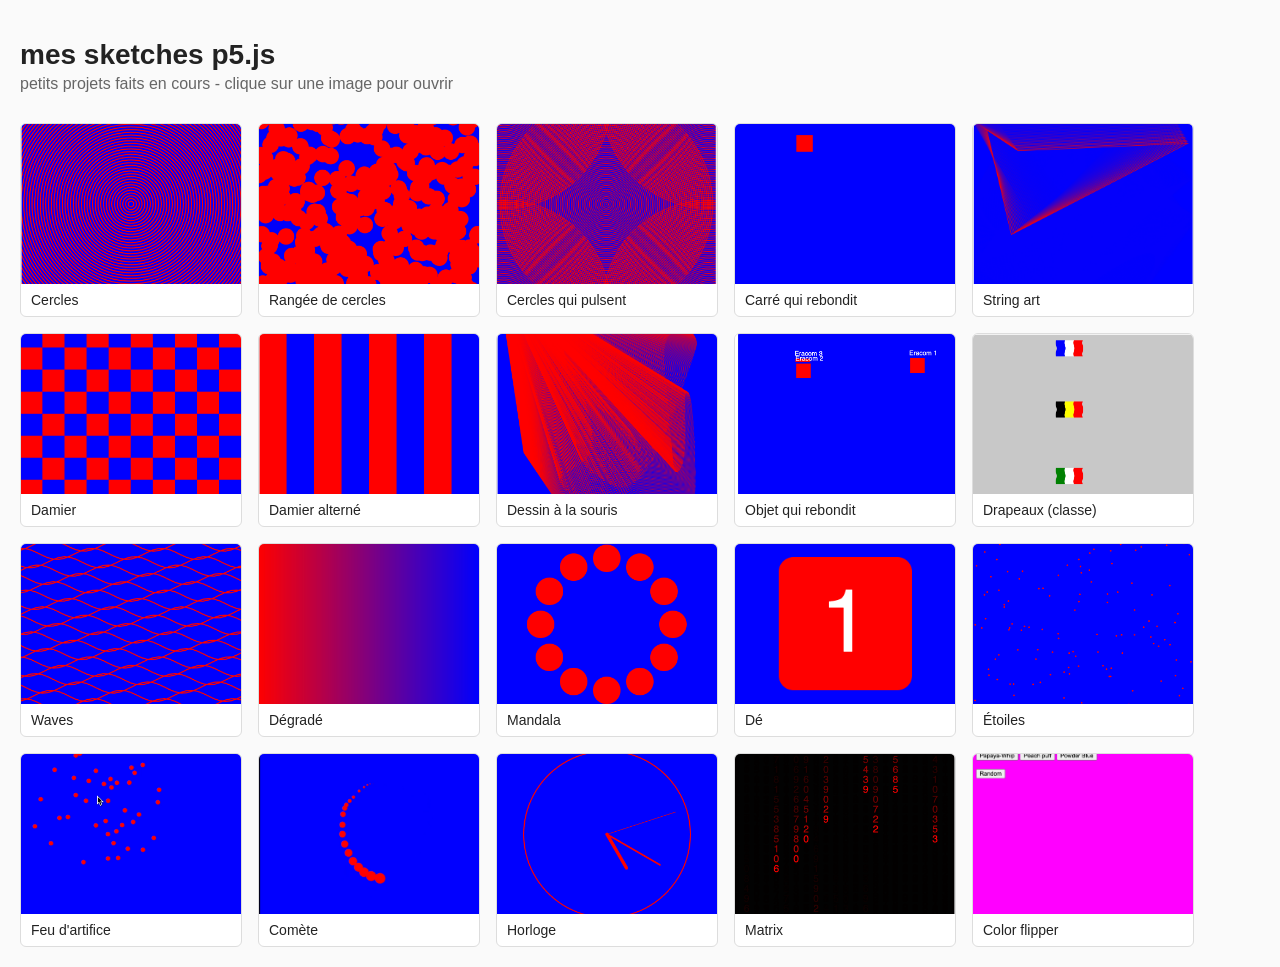
==== index.html @ fbb1d9f0 "mes sketches p5.js" ====
<!DOCTYPE html>
<html lang="fr">
<head>
<meta charset="utf-8">
<title>mes sketches p5.js</title>
<style>
body { font-family: Arial, Helvetica, sans-serif; background: #fafafa; color: #222; margin: 0; padding: 20px; }
h1 { font-size: 28px; margin-bottom: 4px; }
.intro { color: #666; margin-top: 0; margin-bottom: 30px; }
.gallery { display: flex; flex-wrap: wrap; gap: 16px; }
.item { width: 220px; border: 1px solid #ddd; background: white; border-radius: 6px; overflow: hidden; text-decoration: none; color: #222; }
.item img { width: 220px; height: 160px; object-fit: cover; display: block; background: #eee; font-size: 12px; color: #999; text-align: center; line-height: 160px; }
.item span { display: block; padding: 8px 10px; font-size: 14px; }
.item:hover { border-color: #888; }
#lightbox { display: none; position: fixed; top: 0; left: 0; width: 100%; height: 100%; background: rgba(0,0,0,0.8); }
#lightbox iframe { position: absolute; top: 5%; left: 5%; width: 90%; height: 90%; border: none; background: white; }
.close { position: absolute; top: 15px; right: 25px; color: white; font-size: 34px; cursor: pointer; }
</style>
</head>
<body>

<h1>mes sketches p5.js</h1>
<p class="intro">petits projets faits en cours - clique sur une image pour ouvrir</p>

<div class="gallery">

  <a class="item" href="sketches/circles/index.html"><img src="images/circles.png" alt="Cercles"><span>Cercles</span></a>
  <a class="item" href="sketches/circles-row/index.html"><img src="images/circles-row.png" alt="Rangée de cercles"><span>Rangée de cercles</span></a>
  <a class="item" href="sketches/circles-pulse/index.html"><img src="images/circles-pulse.png" alt="Cercles qui pulsent"><span>Cercles qui pulsent</span></a>
  <a class="item" href="sketches/bounce-square/index.html"><img src="images/bounce-square.png" alt="Carré qui rebondit"><span>Carré qui rebondit</span></a>
  <a class="item" href="sketches/dvd-logo/index.html"><img src="images/dvd-logo.png" alt="String art"><span>String art</span></a>
  <a class="item" href="sketches/checkerboard/index.html"><img src="images/checkerboard.png" alt="Damier"><span>Damier</span></a>
  <a class="item" href="sketches/checkerboard-flip/index.html"><img src="images/checkerboard-flip.png" alt="Damier alterné"><span>Damier alterné</span></a>
  <a class="item" href="sketches/mouse-draw/index.html"><img src="images/mouse-draw.png" alt="Dessin à la souris"><span>Dessin à la souris</span></a>
  <a class="item" href="sketches/bouncy-object-2/index.html"><img src="images/bouncy-object-2.png" alt="Objet qui rebondit"><span>Objet qui rebondit</span></a>
  <a class="item" href="sketches/class-flags/index.html"><img src="images/class-flags.png" alt="Drapeaux"><span>Drapeaux (classe)</span></a>
  <a class="item" href="sketches/waves/index.html"><img src="images/waves.png" alt="Waves"><span>Waves</span></a>
  <a class="item" href="sketches/degrade/index.html"><img src="images/degrade.png" alt="Dégradé"><span>Dégradé</span></a>
  <a class="item" href="sketches/mandala/index.html"><img src="images/mandala.png" alt="Mandala"><span>Mandala</span></a>
  <a class="item" href="sketches/de/index.html"><img src="images/de.png" alt="Dé"><span>Dé</span></a>
  <a class="item" href="sketches/etoiles/index.html"><img src="images/etoiles.png" alt="Étoiles"><span>Étoiles</span></a>
  <a class="item" href="sketches/feu-artifice/index.html"><img src="images/feu-artifice.png" alt="Feu d'artifice"><span>Feu d'artifice</span></a>
  <a class="item" href="sketches/comete/index.html"><img src="images/comete.png" alt="Comète"><span>Comète</span></a>
  <a class="item" href="sketches/horloge/index.html"><img src="images/horloge.png" alt="Horloge"><span>Horloge</span></a>
  <a class="item" href="sketches/matrix/index.html"><img src="images/matrix.png" alt="Matrix"><span>Matrix</span></a>

  <a class="item" href="sketches/color-flipper/index.html"><img src="images/color-flipper.png" alt="Color flipper"><span>Color flipper</span></a>

</div>

<div id="lightbox">
  <span class="close">&times;</span>
  <iframe id="frame" src=""></iframe>
</div>

<script>
var items = document.querySelectorAll(".item");
var lightbox = document.getElementById("lightbox");
var frame = document.getElementById("frame");
for (var i = 0; i < items.length; i++) {
  items[i].onclick = function(e) { e.preventDefault(); frame.src = this.href; lightbox.style.display = "block"; }
}
document.querySelector(".close").onclick = function() { lightbox.style.display = "none"; frame.src = ""; }
lightbox.onclick = function(e) { if (e.target == lightbox) { lightbox.style.display = "none"; frame.src = ""; } }
</script>

</body>
</html>
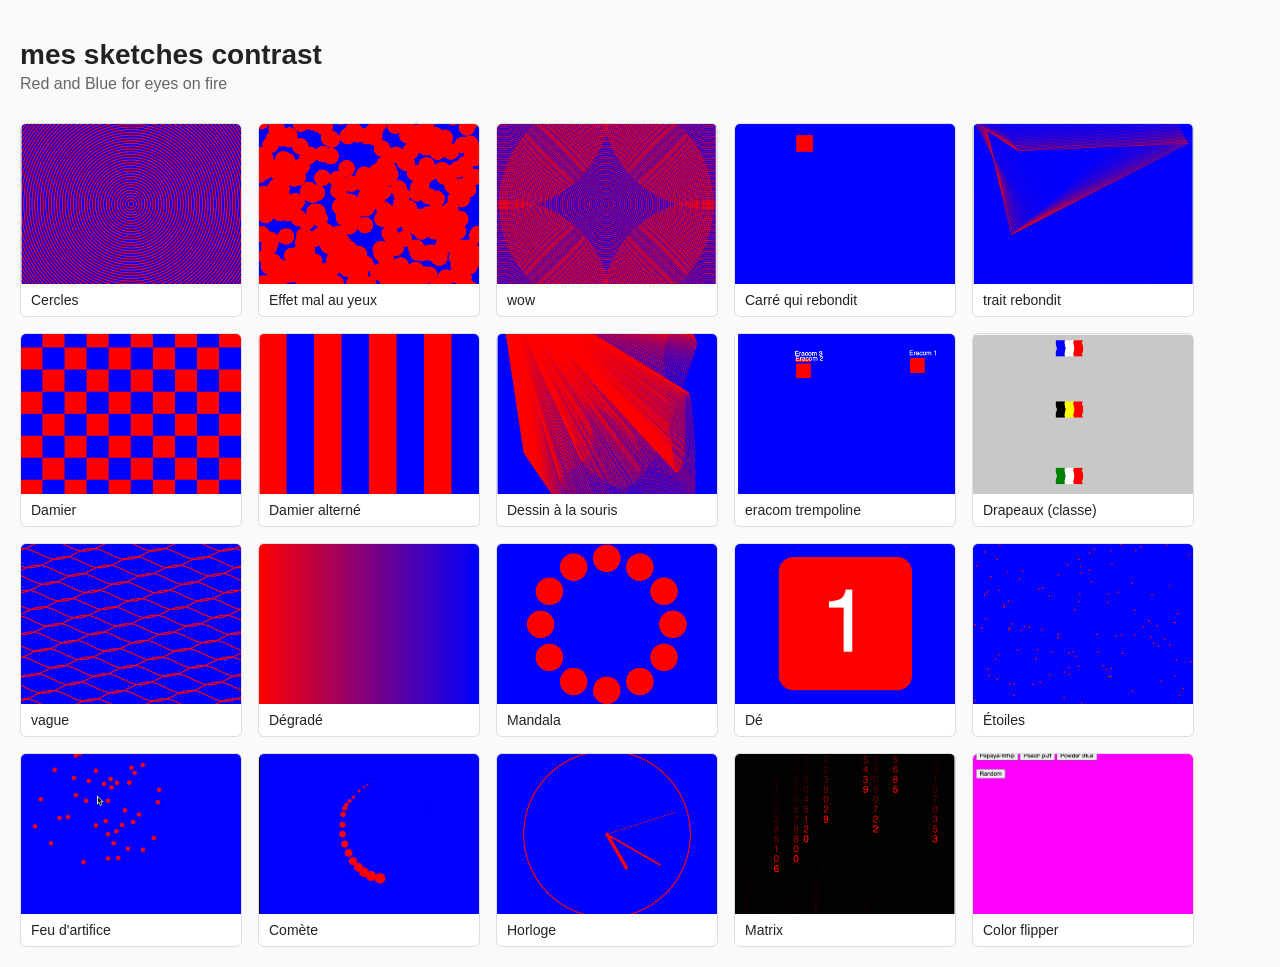
==== commit ad8d4975: "suuuuu" ====
--- a/index.html
+++ b/index.html
@@ -3,38 +3,114 @@
 <head>
 <meta charset="utf-8">
 <title>mes sketches p5.js</title>
+
 <style>
-body { font-family: Arial, Helvetica, sans-serif; background: #fafafa; color: #222; margin: 0; padding: 20px; }
-h1 { font-size: 28px; margin-bottom: 4px; }
-.intro { color: #666; margin-top: 0; margin-bottom: 30px; }
-.gallery { display: flex; flex-wrap: wrap; gap: 16px; }
-.item { width: 220px; border: 1px solid #ddd; background: white; border-radius: 6px; overflow: hidden; text-decoration: none; color: #222; }
-.item img { width: 220px; height: 160px; object-fit: cover; display: block; background: #eee; font-size: 12px; color: #999; text-align: center; line-height: 160px; }
-.item span { display: block; padding: 8px 10px; font-size: 14px; }
-.item:hover { border-color: #888; }
-#lightbox { display: none; position: fixed; top: 0; left: 0; width: 100%; height: 100%; background: rgba(0,0,0,0.8); }
-#lightbox iframe { position: absolute; top: 5%; left: 5%; width: 90%; height: 90%; border: none; background: white; }
-.close { position: absolute; top: 15px; right: 25px; color: white; font-size: 34px; cursor: pointer; }
+
+body {
+  font-family: Arial, Helvetica, sans-serif;
+  background: #fafafa;
+  color: #222;
+  margin: 0;
+  padding: 20px;
+}
+
+h1 {
+  font-size: 28px;
+  margin-bottom: 4px;
+}
+
+.intro {
+  color: #666;
+  margin-top: 0;
+  margin-bottom: 30px;
+}
+
+
+/* galerie */
+
+.gallery {
+  display: flex;
+  flex-wrap: wrap;
+  gap: 16px;
+}
+
+.item {
+  width: 220px;
+  background: white;
+  border: 1px solid #ddd;
+  border-radius: 6px;
+  overflow: hidden;
+  text-decoration: none;
+  color: #222;
+}
+
+.item img {
+  width: 220px;
+  height: 160px;
+  object-fit: cover;
+  display: block;
+  background: #eee;
+}
+
+.item span {
+  display: block;
+  padding: 8px 10px;
+  font-size: 14px;
+}
+
+
+/* fenetre */
+
+#lightbox {
+  display: none;
+  position: fixed;
+  top: 0;
+  left: 0;
+  width: 100%;
+  height: 100%;
+  background: rgba(0, 0, 0, 0.8);
+}
+
+#lightbox iframe {
+  position: absolute;
+  top: 5%;
+  left: 5%;
+  width: 90%;
+  height: 90%;
+  border: none;
+  background: white;
+}
+
+.close {
+  position: absolute;
+  top: 15px;
+  right: 25px;
+  color: white;
+  font-size: 34px;
+  cursor: pointer;
+}
+
 </style>
 </head>
+
 <body>
 
-<h1>mes sketches p5.js</h1>
-<p class="intro">petits projets faits en cours - clique sur une image pour ouvrir</p>
+<h1>mes sketches contrast</h1>
+<p class="intro">Red and Blue for eyes on fire</p>
 
 <div class="gallery">
 
   <a class="item" href="sketches/circles/index.html"><img src="images/circles.png" alt="Cercles"><span>Cercles</span></a>
-  <a class="item" href="sketches/circles-row/index.html"><img src="images/circles-row.png" alt="Rangée de cercles"><span>Rangée de cercles</span></a>
-  <a class="item" href="sketches/circles-pulse/index.html"><img src="images/circles-pulse.png" alt="Cercles qui pulsent"><span>Cercles qui pulsent</span></a>
+  <a class="item" href="sketches/circles-row/index.html"><img src="images/circles-row.png" alt="Effet mal au yeux"><span>Effet mal au yeux</span></a>
+  <a class="item" href="sketches/circles-pulse/index.html"><img src="images/circles-pulse.png" alt="wow"><span>wow</span></a>
   <a class="item" href="sketches/bounce-square/index.html"><img src="images/bounce-square.png" alt="Carré qui rebondit"><span>Carré qui rebondit</span></a>
-  <a class="item" href="sketches/dvd-logo/index.html"><img src="images/dvd-logo.png" alt="String art"><span>String art</span></a>
+  <a class="item" href="sketches/dvd-logo/index.html"><img src="images/dvd-logo.png" alt="trait rebondit"><span>trait rebondit</span></a>
   <a class="item" href="sketches/checkerboard/index.html"><img src="images/checkerboard.png" alt="Damier"><span>Damier</span></a>
   <a class="item" href="sketches/checkerboard-flip/index.html"><img src="images/checkerboard-flip.png" alt="Damier alterné"><span>Damier alterné</span></a>
   <a class="item" href="sketches/mouse-draw/index.html"><img src="images/mouse-draw.png" alt="Dessin à la souris"><span>Dessin à la souris</span></a>
-  <a class="item" href="sketches/bouncy-object-2/index.html"><img src="images/bouncy-object-2.png" alt="Objet qui rebondit"><span>Objet qui rebondit</span></a>
+  <a class="item" href="sketches/bouncy-object-2/index.html"><img src="images/bouncy-object-2.png" alt="eracom trempoline"><span>eracom trempoline</span></a>
   <a class="item" href="sketches/class-flags/index.html"><img src="images/class-flags.png" alt="Drapeaux"><span>Drapeaux (classe)</span></a>
-  <a class="item" href="sketches/waves/index.html"><img src="images/waves.png" alt="Waves"><span>Waves</span></a>
+  <a class="item" href="sketches/waves/index.html"><img src="images/waves.png" alt="vague"><span>vague</span></a>
   <a class="item" href="sketches/degrade/index.html"><img src="images/degrade.png" alt="Dégradé"><span>Dégradé</span></a>
   <a class="item" href="sketches/mandala/index.html"><img src="images/mandala.png" alt="Mandala"><span>Mandala</span></a>
   <a class="item" href="sketches/de/index.html"><img src="images/de.png" alt="Dé"><span>Dé</span></a>
@@ -43,7 +119,6 @@
   <a class="item" href="sketches/comete/index.html"><img src="images/comete.png" alt="Comète"><span>Comète</span></a>
   <a class="item" href="sketches/horloge/index.html"><img src="images/horloge.png" alt="Horloge"><span>Horloge</span></a>
   <a class="item" href="sketches/matrix/index.html"><img src="images/matrix.png" alt="Matrix"><span>Matrix</span></a>
-
   <a class="item" href="sketches/color-flipper/index.html"><img src="images/color-flipper.png" alt="Color flipper"><span>Color flipper</span></a>
 
 </div>
@@ -54,14 +129,32 @@
 </div>
 
 <script>
+
+// clic
 var items = document.querySelectorAll(".item");
 var lightbox = document.getElementById("lightbox");
 var frame = document.getElementById("frame");
+
 for (var i = 0; i < items.length; i++) {
-  items[i].onclick = function(e) { e.preventDefault(); frame.src = this.href; lightbox.style.display = "block"; }
+  items[i].onclick = function(e) {
+    e.preventDefault();
+    frame.src = this.href;
+    lightbox.style.display = "block";
+  }
 }
-document.querySelector(".close").onclick = function() { lightbox.style.display = "none"; frame.src = ""; }
-lightbox.onclick = function(e) { if (e.target == lightbox) { lightbox.style.display = "none"; frame.src = ""; } }
+
+document.querySelector(".close").onclick = function() {
+  lightbox.style.display = "none";
+  frame.src = "";
+}
+
+lightbox.onclick = function(e) {
+  if (e.target == lightbox) {
+    lightbox.style.display = "none";
+    frame.src = "";
+  }
+}
+
 </script>
 
 </body>
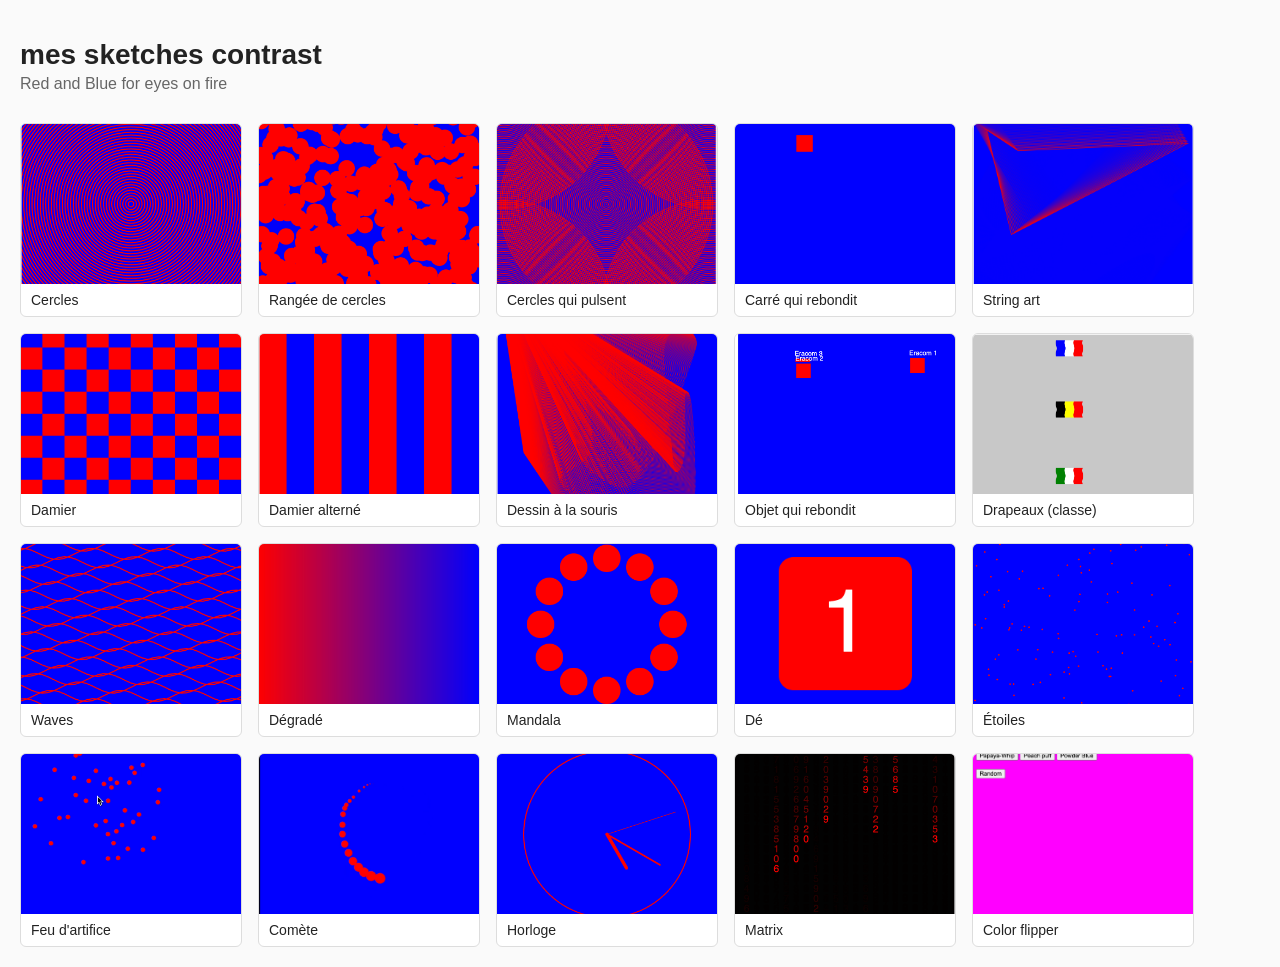
==== commit 29ee100e: "suuuuu" ====
--- a/index.html
+++ b/index.html
@@ -14,13 +14,15 @@
   padding: 20px;
 }
 
+
+
 h1 {
   font-size: 28px;
   margin-bottom: 4px;
 }
 
 .intro {
-  color: #666;
+color: #666;
   margin-top: 0;
   margin-bottom: 30px;
 }
@@ -30,18 +32,22 @@
 
 .gallery {
   display: flex;
-  flex-wrap: wrap;
-  gap: 16px;
+flex-wrap: wrap;
+gap: 16px;
 }
 
 .item {
   width: 220px;
   background: white;
   border: 1px solid #ddd;
-  border-radius: 6px;
-  overflow: hidden;
-  text-decoration: none;
-  color: #222;
+border-radius: 6px;
+ overflow: hidden;
+text-decoration: none;
+color: #222;
+}
+
+.item:hover {
+  border-color: #888;
 }
 
 .item img {
@@ -63,12 +69,12 @@
 
 #lightbox {
   display: none;
-  position: fixed;
-  top: 0;
-  left: 0;
-  width: 100%;
-  height: 100%;
-  background: rgba(0, 0, 0, 0.8);
+position: fixed;
+top: 0;
+left: 0;
+width: 100%;
+height: 100%;
+background: rgba(0, 0, 0, 0.8);
 }
 
 #lightbox iframe {
@@ -101,16 +107,16 @@
 <div class="gallery">
 
   <a class="item" href="sketches/circles/index.html"><img src="images/circles.png" alt="Cercles"><span>Cercles</span></a>
-  <a class="item" href="sketches/circles-row/index.html"><img src="images/circles-row.png" alt="Effet mal au yeux"><span>Effet mal au yeux</span></a>
-  <a class="item" href="sketches/circles-pulse/index.html"><img src="images/circles-pulse.png" alt="wow"><span>wow</span></a>
+  <a class="item" href="sketches/circles-row/index.html"><img src="images/circles-row.png" alt="Rangée de cercles"><span>Rangée de cercles</span></a>
+  <a class="item" href="sketches/circles-pulse/index.html"><img src="images/circles-pulse.png" alt="Cercles qui pulsent"><span>Cercles qui pulsent</span></a>
   <a class="item" href="sketches/bounce-square/index.html"><img src="images/bounce-square.png" alt="Carré qui rebondit"><span>Carré qui rebondit</span></a>
-  <a class="item" href="sketches/dvd-logo/index.html"><img src="images/dvd-logo.png" alt="trait rebondit"><span>trait rebondit</span></a>
+  <a class="item" href="sketches/dvd-logo/index.html"><img src="images/dvd-logo.png" alt="String art"><span>String art</span></a>
   <a class="item" href="sketches/checkerboard/index.html"><img src="images/checkerboard.png" alt="Damier"><span>Damier</span></a>
   <a class="item" href="sketches/checkerboard-flip/index.html"><img src="images/checkerboard-flip.png" alt="Damier alterné"><span>Damier alterné</span></a>
   <a class="item" href="sketches/mouse-draw/index.html"><img src="images/mouse-draw.png" alt="Dessin à la souris"><span>Dessin à la souris</span></a>
-  <a class="item" href="sketches/bouncy-object-2/index.html"><img src="images/bouncy-object-2.png" alt="eracom trempoline"><span>eracom trempoline</span></a>
+  <a class="item" href="sketches/bouncy-object-2/index.html"><img src="images/bouncy-object-2.png" alt="Objet qui rebondit"><span>Objet qui rebondit</span></a>
   <a class="item" href="sketches/class-flags/index.html"><img src="images/class-flags.png" alt="Drapeaux"><span>Drapeaux (classe)</span></a>
-  <a class="item" href="sketches/waves/index.html"><img src="images/waves.png" alt="vague"><span>vague</span></a>
+  <a class="item" href="sketches/waves/index.html"><img src="images/waves.png" alt="Waves"><span>Waves</span></a>
   <a class="item" href="sketches/degrade/index.html"><img src="images/degrade.png" alt="Dégradé"><span>Dégradé</span></a>
   <a class="item" href="sketches/mandala/index.html"><img src="images/mandala.png" alt="Mandala"><span>Mandala</span></a>
   <a class="item" href="sketches/de/index.html"><img src="images/de.png" alt="Dé"><span>Dé</span></a>
